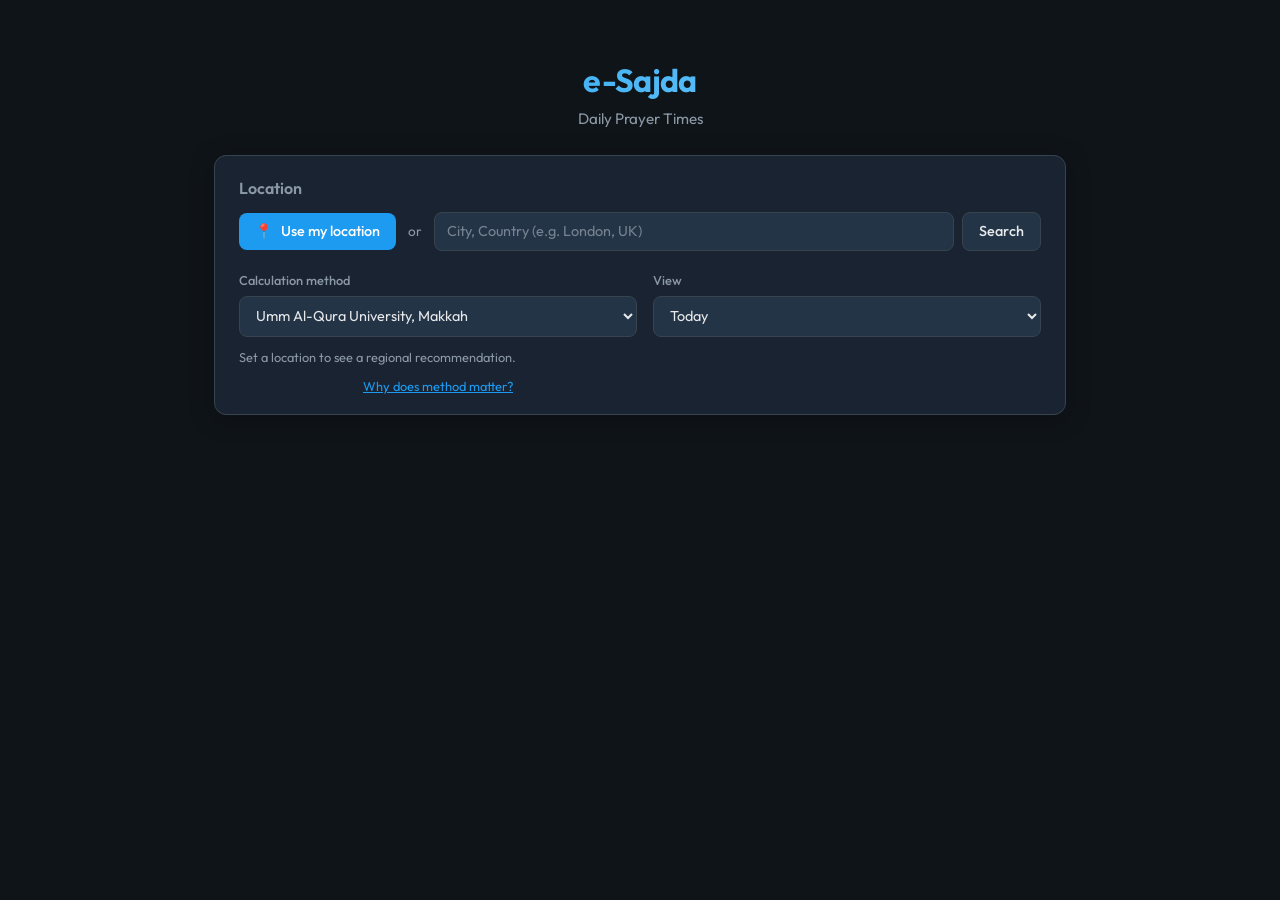
==== index.html @ 702ff4ec "Initial commit: e-Sajda prayer times web app Made-with: Cursor" ====
<!DOCTYPE html>
<html lang="en">
<head>
    <meta charset="UTF-8">
    <meta name="viewport" content="width=device-width, initial-scale=1.0">
    <title>e-Sajda | Prayer Times</title>
    <link rel="icon" href="data:,">
    <link rel="stylesheet" href="style.css">
    <link rel="preconnect" href="https://fonts.googleapis.com">
    <link rel="preconnect" href="https://fonts.gstatic.com" crossorigin>
    <link href="https://fonts.googleapis.com/css2?family=Outfit:wght@300;400;500;600;700&display=swap" rel="stylesheet">
</head>
<body>
    <div class="app">
        <header class="header">
            <h1 class="logo">e-Sajda</h1>
            <p class="tagline">Daily Prayer Times</p>
        </header>

        <main class="main">
            <section class="controls card">
                <div class="location-section">
                    <h2>Location</h2>
                    <div class="location-actions">
                        <button type="button" id="btn-use-location" class="btn btn-primary">
                            <span class="btn-icon">📍</span> Use my location
                        </button>
                        <span class="or">or</span>
                        <div class="city-input-wrap">
                            <div class="city-input-autocomplete">
                                <input type="text" id="input-city" placeholder="City, Country (e.g. London, UK)" autocomplete="off" aria-autocomplete="list" aria-expanded="false" aria-controls="suggestions-dropdown" role="combobox">
                                <div id="suggestions-dropdown" class="suggestions-dropdown hidden" role="listbox" aria-label="Location suggestions"></div>
                            </div>
                            <button type="button" id="btn-search-city" class="btn btn-secondary">Search</button>
                        </div>
                    </div>
                    <p id="location-status" class="status" aria-live="polite"></p>
                </div>

                <div class="options-row">
                    <div class="form-group method-form-group">
                        <label for="select-method">Calculation method</label>
                        <select id="select-method">
                            <optgroup label="South Asia">
                                <option value="1">University of Islamic Sciences, Karachi (India / Google)</option>
                                <option value="20">Kementerian Agama Indonesia</option>
                            </optgroup>
                            <optgroup label="Middle East & Gulf">
                                <option value="4" selected>Umm Al-Qura University, Makkah</option>
                                <option value="5">Egyptian General Authority</option>
                                <option value="8">Gulf Region</option>
                                <option value="9">Kuwait</option>
                                <option value="10">Qatar</option>
                                <option value="16">Dubai</option>
                                <option value="23">Jordan</option>
                                <option value="13">Turkey</option>
                            </optgroup>
                            <optgroup label="North America">
                                <option value="2">ISNA (Islamic Society of North America)</option>
                            </optgroup>
                            <optgroup label="Other regions">
                                <option value="3">MWL (Muslim World League)</option>
                                <option value="11">Singapore</option>
                                <option value="12">France</option>
                                <option value="15">Moonsighting Committee</option>
                                <option value="17">JAKIM (Malaysia)</option>
                            </optgroup>
                        </select>
                        <p id="method-recommendation" class="method-recommendation" aria-live="polite"></p>
                        <button type="button" id="btn-why-method" class="btn-why-method" aria-expanded="false" aria-controls="why-method-content">Why does method matter?</button>
                        <div id="why-method-content" class="why-method-content hidden" role="region" aria-label="Why method matters">
                            <p>Different calculation methods use slightly different angles and rules, so prayer times can vary by a few minutes (or more for Isha). Many local mosques follow one method—e.g. Karachi in India, Umm Al-Qura in Saudi Arabia—so choosing the right one helps match what you see at the mosque or on Google.</p>
                        </div>
                    </div>
                    <div class="form-group">
                        <label for="view-mode">View</label>
                        <select id="view-mode">
                            <option value="today">Today</option>
                            <option value="month">This month</option>
                        </select>
                    </div>
                </div>

                <div id="month-picker" class="month-picker hidden">
                    <div class="form-group">
                        <label for="select-month">Month</label>
                        <select id="select-month"></select>
                    </div>
                    <div class="form-group">
                        <label for="select-year">Year</label>
                        <select id="select-year"></select>
                    </div>
                </div>
            </section>

            <section id="results-section" class="results-section hidden">
                <div class="results-header card">
                    <h2 id="results-title">Prayer times</h2>
                    <div id="results-context" class="results-context" aria-label="Location and calculation method">
                        <p id="results-location" class="results-location"></p>
                        <p id="results-method" class="results-method"></p>
                    </div>
                    <p id="results-meta" class="results-meta"></p>
                    <p id="results-method-tip" class="method-tip hidden" role="note"></p>
                </div>

                <div id="today-timings" class="timings-today card hidden">
                    <div id="next-prayer-box" class="next-prayer-box hidden" aria-live="polite">
                        <span class="next-prayer-label">Next prayer</span>
                        <span id="next-prayer-name" class="next-prayer-name"></span>
                        <span id="next-prayer-countdown" class="next-prayer-countdown"></span>
                    </div>
                    <ul class="prayer-list" id="prayer-list" aria-label="Daily prayer times"></ul>
                    <div class="compare-actions">
                        <button type="button" id="btn-compare-karachi" class="btn btn-secondary btn-compare">Compare with Karachi method</button>
                    </div>
                </div>

                <div id="comparison-panel" class="comparison-panel card hidden" aria-label="Method comparison">
                    <h3 class="comparison-title">Method comparison</h3>
                    <p class="comparison-intro">Same location and date: your selected method vs University of Islamic Sciences, Karachi (Aladhan <code>method=1</code>). Differences in minutes are approximate.</p>
                    <div class="table-wrap">
                        <table class="comparison-table" id="comparison-table" aria-label="Prayer time comparison">
                            <thead>
                                <tr>
                                    <th>Prayer</th>
                                    <th id="col-current">Current method</th>
                                    <th>Karachi (method=1)</th>
                                    <th>Diff (min)</th>
                                </tr>
                            </thead>
                            <tbody id="comparison-table-body"></tbody>
                        </table>
                    </div>
                </div>

                <div id="month-timings" class="timings-month card hidden">
                    <div class="table-wrap">
                        <table class="prayer-table" id="prayer-table" aria-label="Monthly prayer times">
                            <thead>
                                <tr>
                                    <th>Date</th>
                                    <th>Fajr</th>
                                    <th>Dhuhr</th>
                                    <th>Asr</th>
                                    <th>Maghrib</th>
                                    <th>Isha</th>
                                </tr>
                            </thead>
                            <tbody id="prayer-table-body"></tbody>
                        </table>
                    </div>
                </div>

                <div id="error-message" class="error-message card hidden" role="alert"></div>
            </section>

            <section id="loading" class="loading hidden" aria-live="polite">
                <div class="spinner"></div>
                <p id="loading-message">Loading prayer times…</p>
            </section>
        </main>

    </div>
    <script src="js/app.js?v=6" type="module"></script>
</body>
</html>
---- style.css ----
/* ===== e-Sajda – Prayer Times UI ===== */
:root {
    --bg-primary: #0f1419;
    --bg-card: #1a2332;
    --bg-input: #243447;
    --text-primary: #e7e9ea;
    --text-secondary: #8b98a5;
    --accent: #1d9bf0;
    --accent-hover: #1a8cd8;
    --accent-muted: rgba(29, 155, 240, 0.2);
    --success: #00ba7c;
    --error: #f4212e;
    --border: #38444d;
    --radius: 12px;
    --radius-sm: 8px;
    --shadow: 0 4px 24px rgba(0, 0, 0, 0.25);
    --font: 'Outfit', -apple-system, BlinkMacSystemFont, sans-serif;
}

*,
*::before,
*::after {
    box-sizing: border-box;
}

html {
    font-size: 16px;
    -webkit-text-size-adjust: 100%;
}

body {
    margin: 0;
    min-height: 100vh;
    font-family: var(--font);
    background: var(--bg-primary);
    color: var(--text-primary);
    line-height: 1.5;
}

.app {
    min-height: 100vh;
    display: flex;
    flex-direction: column;
    max-width: 900px;
    margin: 0 auto;
    padding: 1.5rem;
}

/* ----- Header ----- */
.header {
    text-align: center;
    padding: 2rem 0 1.5rem;
}

.logo {
    margin: 0;
    font-size: 2rem;
    font-weight: 700;
    letter-spacing: -0.02em;
    background: linear-gradient(135deg, var(--accent), #7dd3fc);
    -webkit-background-clip: text;
    -webkit-text-fill-color: transparent;
    background-clip: text;
}

.tagline {
    margin: 0.25rem 0 0;
    font-size: 0.95rem;
    color: var(--text-secondary);
    font-weight: 400;
}

/* ----- Main ----- */
.main {
    flex: 1;
}

/* ----- Cards ----- */
.card {
    background: var(--bg-card);
    border: 1px solid var(--border);
    border-radius: var(--radius);
    padding: 1.25rem 1.5rem;
    margin-bottom: 1rem;
    box-shadow: var(--shadow);
}

/* ----- Controls ----- */
.controls h2 {
    margin: 0 0 0.75rem;
    font-size: 1rem;
    font-weight: 600;
    color: var(--text-secondary);
}

.location-actions {
    display: flex;
    flex-wrap: wrap;
    align-items: center;
    gap: 0.75rem;
}

.btn {
    display: inline-flex;
    align-items: center;
    gap: 0.5rem;
    padding: 0.6rem 1rem;
    font-family: var(--font);
    font-size: 0.9rem;
    font-weight: 500;
    border: none;
    border-radius: var(--radius-sm);
    cursor: pointer;
    transition: background 0.2s, transform 0.1s;
}

.btn:focus-visible {
    outline: 2px solid var(--accent);
    outline-offset: 2px;
}

.btn:active {
    transform: scale(0.98);
}

.btn-primary {
    background: var(--accent);
    color: #fff;
}

.btn-primary:hover {
    background: var(--accent-hover);
}

.btn-secondary {
    background: var(--bg-input);
    color: var(--text-primary);
    border: 1px solid var(--border);
}

.btn-secondary:hover {
    background: #2d3d4f;
}

.or {
    color: var(--text-secondary);
    font-size: 0.85rem;
}

.city-input-wrap {
    display: flex;
    flex-wrap: wrap;
    gap: 0.5rem;
    flex: 1;
    min-width: 200px;
}

.city-input-autocomplete {
    position: relative;
    flex: 1;
    min-width: 180px;
}

.city-input-wrap input {
    width: 100%;
    min-width: 0;
}

.suggestions-dropdown {
    position: absolute;
    top: 100%;
    left: 0;
    right: 0;
    margin-top: 2px;
    max-height: 220px;
    overflow-y: auto;
    background: var(--bg-card);
    border: 1px solid var(--border);
    border-radius: var(--radius-sm);
    box-shadow: var(--shadow);
    z-index: 100;
}

.suggestions-dropdown.hidden {
    display: none !important;
}

.suggestion-item {
    display: block;
    width: 100%;
    padding: 0.6rem 0.75rem;
    text-align: left;
    font-family: var(--font);
    font-size: 0.9rem;
    color: var(--text-primary);
    background: none;
    border: none;
    cursor: pointer;
    transition: background 0.15s;
}

.suggestion-item:hover,
.suggestion-item[aria-selected="true"] {
    background: var(--bg-input);
}

.suggestion-item:not(:last-child) {
    border-bottom: 1px solid var(--border);
}

.suggestions-dropdown .suggestion-loading {
    padding: 0.75rem 1rem;
    font-size: 0.85rem;
    color: var(--text-secondary);
}

.suggestions-dropdown .suggestion-empty {
    padding: 0.75rem 1rem;
    font-size: 0.85rem;
    color: var(--text-secondary);
}

.status {
    margin: 0.5rem 0 0;
    font-size: 0.85rem;
    color: var(--text-secondary);
}

.status.success {
    color: var(--success);
}

.status.error {
    color: var(--error);
}

/* ----- Form groups ----- */
.options-row {
    display: grid;
    grid-template-columns: 1fr 1fr;
    gap: 1rem;
    margin-top: 1.25rem;
}

.form-group {
    display: flex;
    flex-direction: column;
    gap: 0.35rem;
}

.form-group label {
    font-size: 0.8rem;
    font-weight: 500;
    color: var(--text-secondary);
}

.method-recommendation {
    margin: 0.4rem 0 0;
    font-size: 0.8rem;
    color: var(--text-secondary);
    line-height: 1.4;
}

.method-recommendation strong {
    color: var(--accent);
}

.btn-why-method {
    display: inline-block;
    margin: 0.35rem 0 0;
    padding: 0;
    font-family: var(--font);
    font-size: 0.8rem;
    color: var(--accent);
    background: none;
    border: none;
    cursor: pointer;
    text-decoration: underline;
}

.btn-why-method:hover {
    color: var(--accent-hover);
}

.btn-why-method:focus-visible {
    outline: 2px solid var(--accent);
    outline-offset: 2px;
}

.why-method-content {
    margin: 0.5rem 0 0;
    padding: 0.75rem 1rem;
    font-size: 0.85rem;
    line-height: 1.5;
    color: var(--text-secondary);
    background: var(--bg-input);
    border-radius: var(--radius-sm);
    border-left: 3px solid var(--accent);
}

.why-method-content.hidden {
    display: none !important;
}

.why-method-content p {
    margin: 0;
}

.method-tip {
    margin: 0.5rem 0 0;
    font-size: 0.85rem;
    color: var(--accent);
    line-height: 1.4;
}

.method-tip.hidden {
    display: none !important;
}

select,
input[type="text"] {
    padding: 0.6rem 0.75rem;
    font-family: var(--font);
    font-size: 0.9rem;
    background: var(--bg-input);
    border: 1px solid var(--border);
    border-radius: var(--radius-sm);
    color: var(--text-primary);
}

select:focus,
input[type="text"]:focus {
    outline: none;
    border-color: var(--accent);
    box-shadow: 0 0 0 2px var(--accent-muted);
}

input[type="text"]::placeholder {
    color: var(--text-secondary);
    opacity: 0.8;
}

.month-picker {
    display: flex;
    gap: 1rem;
    margin-top: 1rem;
}

.month-picker.hidden {
    display: none !important;
}

/* ----- Results ----- */
.results-section.hidden {
    display: none;
}

.results-header {
    margin-bottom: 1rem;
}

.results-header h2 {
    margin: 0;
    font-size: 1.25rem;
    font-weight: 600;
}

.results-context {
    margin: 0.5rem 0 0;
    display: flex;
    flex-wrap: wrap;
    gap: 0.75rem 1.25rem;
}

.results-location,
.results-method {
    margin: 0;
    font-size: 0.85rem;
    color: var(--text-secondary);
}

.results-location strong,
.results-method strong {
    color: var(--text-primary);
    font-weight: 600;
}

.results-meta {
    margin: 0.35rem 0 0;
    font-size: 0.85rem;
    color: var(--text-secondary);
}

/* ----- Today timings (list) ----- */
.timings-today.hidden,
.timings-month.hidden {
    display: none !important;
}

.next-prayer-box {
    display: flex;
    flex-wrap: wrap;
    align-items: baseline;
    gap: 0.35rem 0.5rem;
    padding: 0.85rem 1rem;
    margin-bottom: 1rem;
    background: var(--accent-muted);
    border: 1px solid var(--accent);
    border-radius: var(--radius-sm);
}

.next-prayer-box.hidden {
    display: none !important;
}

.next-prayer-label {
    font-size: 0.8rem;
    color: var(--text-secondary);
    text-transform: uppercase;
    letter-spacing: 0.04em;
}

.next-prayer-name {
    font-weight: 600;
    color: var(--accent);
}

.next-prayer-countdown {
    font-variant-numeric: tabular-nums;
    color: var(--text-primary);
    font-size: 0.95rem;
}

.prayer-list {
    list-style: none;
    margin: 0;
    padding: 0;
    display: grid;
    gap: 0.5rem;
}

.prayer-list li {
    display: flex;
    align-items: center;
    justify-content: space-between;
    padding: 0.85rem 1rem;
    background: var(--bg-input);
    border-radius: var(--radius-sm);
    border-left: 4px solid var(--accent);
}

.prayer-list li.next-prayer {
    border-left-color: var(--success);
    background: var(--bg-card);
    box-shadow: 0 0 0 1px var(--success);
}

.prayer-list li.next-prayer .name::after {
    content: ' • Next';
    font-size: 0.75rem;
    font-weight: 600;
    color: var(--success);
    margin-left: 0.35rem;
}

.prayer-list li .name {
    font-weight: 500;
}

.prayer-list li .time {
    font-variant-numeric: tabular-nums;
    color: var(--accent);
    font-weight: 600;
}

.compare-actions {
    margin-top: 1rem;
    padding-top: 1rem;
    border-top: 1px solid var(--border);
}

.btn-compare {
    font-size: 0.85rem;
}

.comparison-panel {
    margin-top: 1rem;
}

.comparison-panel.hidden {
    display: none !important;
}

.comparison-title {
    margin: 0 0 0.5rem;
    font-size: 1.1rem;
    font-weight: 600;
}

.comparison-intro {
    margin: 0 0 1rem;
    font-size: 0.85rem;
    color: var(--text-secondary);
    line-height: 1.5;
}

.comparison-intro code {
    font-size: 0.8em;
    padding: 0.1em 0.35em;
    background: var(--bg-input);
    border-radius: 4px;
}

.comparison-table {
    width: 100%;
    border-collapse: collapse;
    font-size: 0.9rem;
}

.comparison-table th,
.comparison-table td {
    padding: 0.5rem 0.75rem;
    text-align: left;
    border-bottom: 1px solid var(--border);
}

.comparison-table th {
    font-weight: 600;
    color: var(--text-secondary);
    font-size: 0.8rem;
}

.comparison-table td {
    font-variant-numeric: tabular-nums;
}

.comparison-table .diff-positive { color: var(--text-secondary); }
.comparison-table .diff-zero { color: var(--success); }

/* ----- Month table ----- */
.table-wrap {
    overflow-x: auto;
    -webkit-overflow-scrolling: touch;
}

.prayer-table {
    width: 100%;
    border-collapse: collapse;
    font-size: 0.9rem;
}

.prayer-table th,
.prayer-table td {
    padding: 0.6rem 0.75rem;
    text-align: left;
    border-bottom: 1px solid var(--border);
}

.prayer-table th {
    font-weight: 600;
    color: var(--text-secondary);
    font-size: 0.8rem;
    text-transform: uppercase;
    letter-spacing: 0.03em;
}

.prayer-table td {
    font-variant-numeric: tabular-nums;
}

.prayer-table tbody tr:hover {
    background: var(--bg-input);
}

/* ----- Error ----- */
.error-message {
    background: rgba(244, 33, 46, 0.1);
    border-color: var(--error);
    color: var(--error);
}

.error-message.hidden {
    display: none !important;
}

/* ----- Loading ----- */
.loading {
    text-align: center;
    padding: 2rem;
    color: var(--text-secondary);
}

.loading.hidden {
    display: none !important;
}

.spinner {
    width: 40px;
    height: 40px;
    margin: 0 auto 1rem;
    border: 3px solid var(--border);
    border-top-color: var(--accent);
    border-radius: 50%;
    animation: spin 0.8s linear infinite;
}

@keyframes spin {
    to { transform: rotate(360deg); }
}

/* ----- Footer ----- */
.footer {
    padding: 1.5rem 0;
    text-align: center;
    font-size: 0.8rem;
    color: var(--text-secondary);
}

.footer a {
    color: var(--accent);
    text-decoration: none;
}

.footer a:hover {
    text-decoration: underline;
}

/* ----- Responsive ----- */
@media (max-width: 600px) {
    .app {
        padding: 1rem;
    }

    .logo {
        font-size: 1.6rem;
    }

    .location-actions {
        flex-direction: column;
        align-items: stretch;
    }

    .city-input-wrap {
        flex-direction: column;
    }

    .city-input-wrap input {
        min-width: 0;
    }

    .options-row {
        grid-template-columns: 1fr;
    }

    .month-picker {
        flex-direction: column;
    }

    .prayer-table th,
    .prayer-table td {
        padding: 0.5rem 0.5rem;
        font-size: 0.8rem;
    }
}

@media (prefers-reduced-motion: reduce) {
    .spinner {
        animation-duration: 1.2s;
    }
}
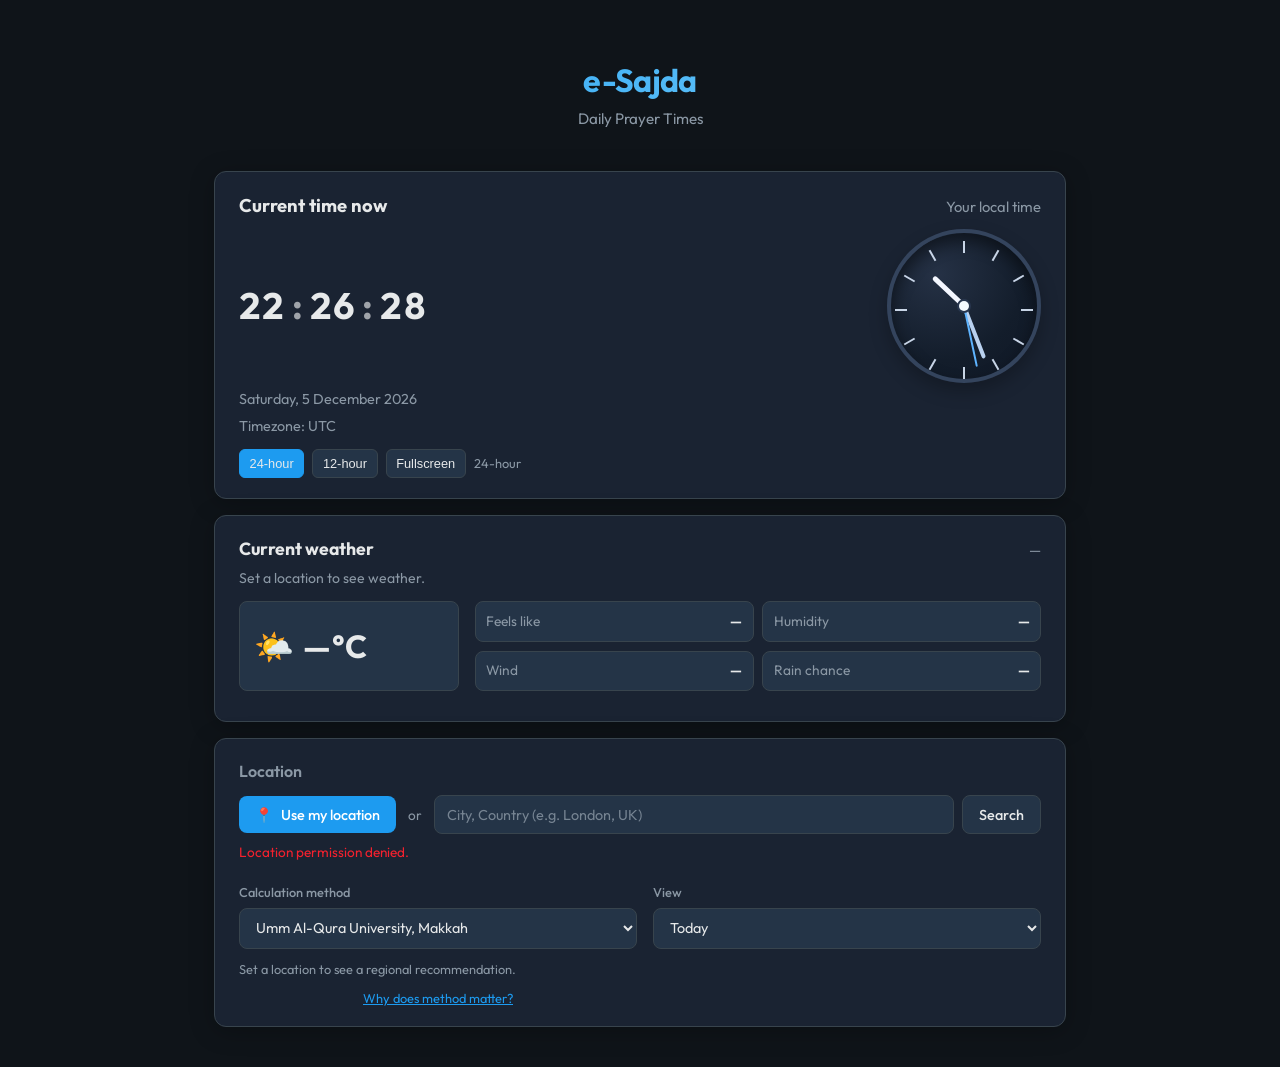
==== commit 4efb2a07: "Add prayer pages, weather, SQLite cache, routing, and debug tooling - Path-based city URLs and dedic" ====
--- a/index.html
+++ b/index.html
@@ -5,7 +5,7 @@
     <meta name="viewport" content="width=device-width, initial-scale=1.0">
     <title>e-Sajda | Prayer Times</title>
     <link rel="icon" href="data:,">
-    <link rel="stylesheet" href="style.css">
+    <link rel="stylesheet" href="/style.css">
     <link rel="preconnect" href="https://fonts.googleapis.com">
     <link rel="preconnect" href="https://fonts.gstatic.com" crossorigin>
     <link href="https://fonts.googleapis.com/css2?family=Outfit:wght@300;400;500;600;700&display=swap" rel="stylesheet">
@@ -18,6 +18,71 @@
         </header>
 
         <main class="main">
+            <section id="clock-section" class="clock-section card hidden">
+                <div class="clock-head">
+                    <h3>Current time now</h3>
+                    <p id="clock-location"></p>
+                </div>
+                <div class="clock-main-row">
+                    <div class="clock-digital">
+                        <span id="clock-hour">--</span>
+                        <span class="sep">:</span>
+                        <span id="clock-minute">--</span>
+                        <span class="sep">:</span>
+                        <span id="clock-second">--</span>
+                    </div>
+                    <div class="clock-analog-wrap" aria-label="Analog clock">
+                        <div class="clock-analog-face">
+                            <span class="mark m12"></span>
+                            <span class="mark m1"></span>
+                            <span class="mark m2"></span>
+                            <span class="mark m3"></span>
+                            <span class="mark m4"></span>
+                            <span class="mark m5"></span>
+                            <span class="mark m6"></span>
+                            <span class="mark m7"></span>
+                            <span class="mark m8"></span>
+                            <span class="mark m9"></span>
+                            <span class="mark m10"></span>
+                            <span class="mark m11"></span>
+                            <span id="clock-hand-hour" class="clock-hand hour"></span>
+                            <span id="clock-hand-minute" class="clock-hand minute"></span>
+                            <span id="clock-hand-second" class="clock-hand second"></span>
+                            <span class="clock-center-dot"></span>
+                        </div>
+                    </div>
+                </div>
+                <p id="clock-date" class="clock-date"></p>
+                <p id="clock-timezone" class="clock-timezone"></p>
+                <div class="clock-controls">
+                    <button type="button" id="clock-btn-24" class="clock-btn active">24-hour</button>
+                    <button type="button" id="clock-btn-12" class="clock-btn">12-hour</button>
+                    <button type="button" id="clock-btn-fullscreen" class="clock-btn">Fullscreen</button>
+                    <span id="clock-mode" class="clock-mode">24-hour</span>
+                </div>
+            </section>
+
+            <section id="weather-section" class="weather-section card hidden">
+                <div class="weather-head">
+                    <h3>Current weather</h3>
+                    <p id="weather-location">—</p>
+                </div>
+                <p id="weather-status" class="weather-status">Set a location to see weather.</p>
+                <div class="weather-main">
+                    <div class="weather-primary">
+                        <span id="weather-icon" class="weather-icon">🌤️</span>
+                        <span id="weather-temp" class="weather-temp">—°C</span>
+                    </div>
+                    <div class="weather-meta-grid">
+                        <p><span>Feels like</span><strong id="weather-feels">—</strong></p>
+                        <p><span>Humidity</span><strong id="weather-humidity">—</strong></p>
+                        <p><span>Wind</span><strong id="weather-wind">—</strong></p>
+                        <p><span>Rain chance</span><strong id="weather-rain">—</strong></p>
+                    </div>
+                </div>
+                <p id="weather-minmax" class="weather-minmax"></p>
+            </section>
+
             <section class="controls card">
                 <div class="location-section">
                     <h2>Location</h2>
@@ -155,6 +220,42 @@
                 <div id="error-message" class="error-message card hidden" role="alert"></div>
             </section>
 
+            <section id="prayer-detail-section" class="prayer-detail-section hidden">
+                <div class="card prayer-detail-card">
+                    <h2 id="prayer-detail-title">Prayer detail</h2>
+                    <p id="prayer-detail-time" class="prayer-detail-time">--:--</p>
+                    <p id="prayer-detail-tomorrow" class="prayer-detail-meta"></p>
+                    <p id="prayer-detail-status" class="prayer-detail-status"></p>
+                    <p id="prayer-detail-about" class="prayer-detail-about"></p>
+                </div>
+
+                <div class="card prayer-detail-card">
+                    <h3>Prayer guidance</h3>
+                    <p><strong>Intention (Niyyah):</strong> <span id="prayer-detail-niyyah"></span></p>
+                    <div class="rakat-grid">
+                        <div><span class="k">Sunnah</span><span id="prayer-detail-sunnah" class="v">—</span></div>
+                        <div><span class="k">Fard</span><span id="prayer-detail-fard" class="v">—</span></div>
+                    </div>
+                    <p><strong>Calculation authority:</strong> <span id="prayer-detail-method">—</span></p>
+                </div>
+
+                <div class="card prayer-detail-card">
+                    <h3>7-Day schedule</h3>
+                    <div class="table-wrap">
+                        <table class="prayer-table" aria-label="7-day prayer schedule">
+                            <thead>
+                                <tr>
+                                    <th>Date</th>
+                                    <th>Hijri</th>
+                                    <th>Time</th>
+                                </tr>
+                            </thead>
+                            <tbody id="prayer-detail-7day-body"></tbody>
+                        </table>
+                    </div>
+                </div>
+            </section>
+
             <section id="loading" class="loading hidden" aria-live="polite">
                 <div class="spinner"></div>
                 <p id="loading-message">Loading prayer times…</p>
@@ -162,6 +263,6 @@
         </main>
 
     </div>
-    <script src="js/app.js?v=6" type="module"></script>
+    <script src="/js/app.js?v=21" type="module"></script>
 </body>
 </html>
--- a/style.css
+++ b/style.css
@@ -1,670 +1,8 @@
-/* ===== e-Sajda – Prayer Times UI ===== */
-:root {
-    --bg-primary: #0f1419;
-    --bg-card: #1a2332;
-    --bg-input: #243447;
-    --text-primary: #e7e9ea;
-    --text-secondary: #8b98a5;
-    --accent: #1d9bf0;
-    --accent-hover: #1a8cd8;
-    --accent-muted: rgba(29, 155, 240, 0.2);
-    --success: #00ba7c;
-    --error: #f4212e;
-    --border: #38444d;
-    --radius: 12px;
-    --radius-sm: 8px;
-    --shadow: 0 4px 24px rgba(0, 0, 0, 0.25);
-    --font: 'Outfit', -apple-system, BlinkMacSystemFont, sans-serif;
-}
-
-*,
-*::before,
-*::after {
-    box-sizing: border-box;
-}
-
-html {
-    font-size: 16px;
-    -webkit-text-size-adjust: 100%;
-}
-
-body {
-    margin: 0;
-    min-height: 100vh;
-    font-family: var(--font);
-    background: var(--bg-primary);
-    color: var(--text-primary);
-    line-height: 1.5;
-}
-
-.app {
-    min-height: 100vh;
-    display: flex;
-    flex-direction: column;
-    max-width: 900px;
-    margin: 0 auto;
-    padding: 1.5rem;
-}
-
-/* ----- Header ----- */
-.header {
-    text-align: center;
-    padding: 2rem 0 1.5rem;
-}
-
-.logo {
-    margin: 0;
-    font-size: 2rem;
-    font-weight: 700;
-    letter-spacing: -0.02em;
-    background: linear-gradient(135deg, var(--accent), #7dd3fc);
-    -webkit-background-clip: text;
-    -webkit-text-fill-color: transparent;
-    background-clip: text;
-}
-
-.tagline {
-    margin: 0.25rem 0 0;
-    font-size: 0.95rem;
-    color: var(--text-secondary);
-    font-weight: 400;
-}
-
-/* ----- Main ----- */
-.main {
-    flex: 1;
-}
-
-/* ----- Cards ----- */
-.card {
-    background: var(--bg-card);
-    border: 1px solid var(--border);
-    border-radius: var(--radius);
-    padding: 1.25rem 1.5rem;
-    margin-bottom: 1rem;
-    box-shadow: var(--shadow);
-}
-
-/* ----- Controls ----- */
-.controls h2 {
-    margin: 0 0 0.75rem;
-    font-size: 1rem;
-    font-weight: 600;
-    color: var(--text-secondary);
-}
-
-.location-actions {
-    display: flex;
-    flex-wrap: wrap;
-    align-items: center;
-    gap: 0.75rem;
-}
-
-.btn {
-    display: inline-flex;
-    align-items: center;
-    gap: 0.5rem;
-    padding: 0.6rem 1rem;
-    font-family: var(--font);
-    font-size: 0.9rem;
-    font-weight: 500;
-    border: none;
-    border-radius: var(--radius-sm);
-    cursor: pointer;
-    transition: background 0.2s, transform 0.1s;
-}
-
-.btn:focus-visible {
-    outline: 2px solid var(--accent);
-    outline-offset: 2px;
-}
-
-.btn:active {
-    transform: scale(0.98);
-}
-
-.btn-primary {
-    background: var(--accent);
-    color: #fff;
-}
-
-.btn-primary:hover {
-    background: var(--accent-hover);
-}
-
-.btn-secondary {
-    background: var(--bg-input);
-    color: var(--text-primary);
-    border: 1px solid var(--border);
-}
-
-.btn-secondary:hover {
-    background: #2d3d4f;
-}
-
-.or {
-    color: var(--text-secondary);
-    font-size: 0.85rem;
-}
-
-.city-input-wrap {
-    display: flex;
-    flex-wrap: wrap;
-    gap: 0.5rem;
-    flex: 1;
-    min-width: 200px;
-}
-
-.city-input-autocomplete {
-    position: relative;
-    flex: 1;
-    min-width: 180px;
-}
-
-.city-input-wrap input {
-    width: 100%;
-    min-width: 0;
-}
-
-.suggestions-dropdown {
-    position: absolute;
-    top: 100%;
-    left: 0;
-    right: 0;
-    margin-top: 2px;
-    max-height: 220px;
-    overflow-y: auto;
-    background: var(--bg-card);
-    border: 1px solid var(--border);
-    border-radius: var(--radius-sm);
-    box-shadow: var(--shadow);
-    z-index: 100;
-}
-
-.suggestions-dropdown.hidden {
-    display: none !important;
-}
-
-.suggestion-item {
-    display: block;
-    width: 100%;
-    padding: 0.6rem 0.75rem;
-    text-align: left;
-    font-family: var(--font);
-    font-size: 0.9rem;
-    color: var(--text-primary);
-    background: none;
-    border: none;
-    cursor: pointer;
-    transition: background 0.15s;
-}
-
-.suggestion-item:hover,
-.suggestion-item[aria-selected="true"] {
-    background: var(--bg-input);
-}
-
-.suggestion-item:not(:last-child) {
-    border-bottom: 1px solid var(--border);
-}
-
-.suggestions-dropdown .suggestion-loading {
-    padding: 0.75rem 1rem;
-    font-size: 0.85rem;
-    color: var(--text-secondary);
-}
-
-.suggestions-dropdown .suggestion-empty {
-    padding: 0.75rem 1rem;
-    font-size: 0.85rem;
-    color: var(--text-secondary);
-}
-
-.status {
-    margin: 0.5rem 0 0;
-    font-size: 0.85rem;
-    color: var(--text-secondary);
-}
-
-.status.success {
-    color: var(--success);
-}
-
-.status.error {
-    color: var(--error);
-}
-
-/* ----- Form groups ----- */
-.options-row {
-    display: grid;
-    grid-template-columns: 1fr 1fr;
-    gap: 1rem;
-    margin-top: 1.25rem;
-}
-
-.form-group {
-    display: flex;
-    flex-direction: column;
-    gap: 0.35rem;
-}
-
-.form-group label {
-    font-size: 0.8rem;
-    font-weight: 500;
-    color: var(--text-secondary);
-}
-
-.method-recommendation {
-    margin: 0.4rem 0 0;
-    font-size: 0.8rem;
-    color: var(--text-secondary);
-    line-height: 1.4;
-}
-
-.method-recommendation strong {
-    color: var(--accent);
-}
-
-.btn-why-method {
-    display: inline-block;
-    margin: 0.35rem 0 0;
-    padding: 0;
-    font-family: var(--font);
-    font-size: 0.8rem;
-    color: var(--accent);
-    background: none;
-    border: none;
-    cursor: pointer;
-    text-decoration: underline;
-}
-
-.btn-why-method:hover {
-    color: var(--accent-hover);
-}
-
-.btn-why-method:focus-visible {
-    outline: 2px solid var(--accent);
-    outline-offset: 2px;
-}
-
-.why-method-content {
-    margin: 0.5rem 0 0;
-    padding: 0.75rem 1rem;
-    font-size: 0.85rem;
-    line-height: 1.5;
-    color: var(--text-secondary);
-    background: var(--bg-input);
-    border-radius: var(--radius-sm);
-    border-left: 3px solid var(--accent);
-}
-
-.why-method-content.hidden {
-    display: none !important;
-}
-
-.why-method-content p {
-    margin: 0;
-}
-
-.method-tip {
-    margin: 0.5rem 0 0;
-    font-size: 0.85rem;
-    color: var(--accent);
-    line-height: 1.4;
-}
-
-.method-tip.hidden {
-    display: none !important;
-}
-
-select,
-input[type="text"] {
-    padding: 0.6rem 0.75rem;
-    font-family: var(--font);
-    font-size: 0.9rem;
-    background: var(--bg-input);
-    border: 1px solid var(--border);
-    border-radius: var(--radius-sm);
-    color: var(--text-primary);
-}
-
-select:focus,
-input[type="text"]:focus {
-    outline: none;
-    border-color: var(--accent);
-    box-shadow: 0 0 0 2px var(--accent-muted);
-}
-
-input[type="text"]::placeholder {
-    color: var(--text-secondary);
-    opacity: 0.8;
-}
-
-.month-picker {
-    display: flex;
-    gap: 1rem;
-    margin-top: 1rem;
-}
-
-.month-picker.hidden {
-    display: none !important;
-}
-
-/* ----- Results ----- */
-.results-section.hidden {
-    display: none;
-}
-
-.results-header {
-    margin-bottom: 1rem;
-}
-
-.results-header h2 {
-    margin: 0;
-    font-size: 1.25rem;
-    font-weight: 600;
-}
-
-.results-context {
-    margin: 0.5rem 0 0;
-    display: flex;
-    flex-wrap: wrap;
-    gap: 0.75rem 1.25rem;
-}
-
-.results-location,
-.results-method {
-    margin: 0;
-    font-size: 0.85rem;
-    color: var(--text-secondary);
-}
-
-.results-location strong,
-.results-method strong {
-    color: var(--text-primary);
-    font-weight: 600;
-}
-
-.results-meta {
-    margin: 0.35rem 0 0;
-    font-size: 0.85rem;
-    color: var(--text-secondary);
-}
-
-/* ----- Today timings (list) ----- */
-.timings-today.hidden,
-.timings-month.hidden {
-    display: none !important;
-}
-
-.next-prayer-box {
-    display: flex;
-    flex-wrap: wrap;
-    align-items: baseline;
-    gap: 0.35rem 0.5rem;
-    padding: 0.85rem 1rem;
-    margin-bottom: 1rem;
-    background: var(--accent-muted);
-    border: 1px solid var(--accent);
-    border-radius: var(--radius-sm);
-}
-
-.next-prayer-box.hidden {
-    display: none !important;
-}
-
-.next-prayer-label {
-    font-size: 0.8rem;
-    color: var(--text-secondary);
-    text-transform: uppercase;
-    letter-spacing: 0.04em;
-}
-
-.next-prayer-name {
-    font-weight: 600;
-    color: var(--accent);
-}
-
-.next-prayer-countdown {
-    font-variant-numeric: tabular-nums;
-    color: var(--text-primary);
-    font-size: 0.95rem;
-}
-
-.prayer-list {
-    list-style: none;
-    margin: 0;
-    padding: 0;
-    display: grid;
-    gap: 0.5rem;
-}
-
-.prayer-list li {
-    display: flex;
-    align-items: center;
-    justify-content: space-between;
-    padding: 0.85rem 1rem;
-    background: var(--bg-input);
-    border-radius: var(--radius-sm);
-    border-left: 4px solid var(--accent);
-}
-
-.prayer-list li.next-prayer {
-    border-left-color: var(--success);
-    background: var(--bg-card);
-    box-shadow: 0 0 0 1px var(--success);
-}
-
-.prayer-list li.next-prayer .name::after {
-    content: ' • Next';
-    font-size: 0.75rem;
-    font-weight: 600;
-    color: var(--success);
-    margin-left: 0.35rem;
-}
-
-.prayer-list li .name {
-    font-weight: 500;
-}
-
-.prayer-list li .time {
-    font-variant-numeric: tabular-nums;
-    color: var(--accent);
-    font-weight: 600;
-}
-
-.compare-actions {
-    margin-top: 1rem;
-    padding-top: 1rem;
-    border-top: 1px solid var(--border);
-}
-
-.btn-compare {
-    font-size: 0.85rem;
-}
-
-.comparison-panel {
-    margin-top: 1rem;
-}
-
-.comparison-panel.hidden {
-    display: none !important;
-}
-
-.comparison-title {
-    margin: 0 0 0.5rem;
-    font-size: 1.1rem;
-    font-weight: 600;
-}
-
-.comparison-intro {
-    margin: 0 0 1rem;
-    font-size: 0.85rem;
-    color: var(--text-secondary);
-    line-height: 1.5;
-}
-
-.comparison-intro code {
-    font-size: 0.8em;
-    padding: 0.1em 0.35em;
-    background: var(--bg-input);
-    border-radius: 4px;
-}
-
-.comparison-table {
-    width: 100%;
-    border-collapse: collapse;
-    font-size: 0.9rem;
-}
-
-.comparison-table th,
-.comparison-table td {
-    padding: 0.5rem 0.75rem;
-    text-align: left;
-    border-bottom: 1px solid var(--border);
-}
-
-.comparison-table th {
-    font-weight: 600;
-    color: var(--text-secondary);
-    font-size: 0.8rem;
-}
-
-.comparison-table td {
-    font-variant-numeric: tabular-nums;
-}
-
-.comparison-table .diff-positive { color: var(--text-secondary); }
-.comparison-table .diff-zero { color: var(--success); }
-
-/* ----- Month table ----- */
-.table-wrap {
-    overflow-x: auto;
-    -webkit-overflow-scrolling: touch;
-}
-
-.prayer-table {
-    width: 100%;
-    border-collapse: collapse;
-    font-size: 0.9rem;
-}
-
-.prayer-table th,
-.prayer-table td {
-    padding: 0.6rem 0.75rem;
-    text-align: left;
-    border-bottom: 1px solid var(--border);
-}
-
-.prayer-table th {
-    font-weight: 600;
-    color: var(--text-secondary);
-    font-size: 0.8rem;
-    text-transform: uppercase;
-    letter-spacing: 0.03em;
-}
-
-.prayer-table td {
-    font-variant-numeric: tabular-nums;
-}
-
-.prayer-table tbody tr:hover {
-    background: var(--bg-input);
-}
-
-/* ----- Error ----- */
-.error-message {
-    background: rgba(244, 33, 46, 0.1);
-    border-color: var(--error);
-    color: var(--error);
-}
-
-.error-message.hidden {
-    display: none !important;
-}
-
-/* ----- Loading ----- */
-.loading {
-    text-align: center;
-    padding: 2rem;
-    color: var(--text-secondary);
-}
-
-.loading.hidden {
-    display: none !important;
-}
-
-.spinner {
-    width: 40px;
-    height: 40px;
-    margin: 0 auto 1rem;
-    border: 3px solid var(--border);
-    border-top-color: var(--accent);
-    border-radius: 50%;
-    animation: spin 0.8s linear infinite;
-}
-
-@keyframes spin {
-    to { transform: rotate(360deg); }
-}
-
-/* ----- Footer ----- */
-.footer {
-    padding: 1.5rem 0;
-    text-align: center;
-    font-size: 0.8rem;
-    color: var(--text-secondary);
-}
-
-.footer a {
-    color: var(--accent);
-    text-decoration: none;
-}
-
-.footer a:hover {
-    text-decoration: underline;
-}
-
-/* ----- Responsive ----- */
-@media (max-width: 600px) {
-    .app {
-        padding: 1rem;
-    }
-
-    .logo {
-        font-size: 1.6rem;
-    }
-
-    .location-actions {
-        flex-direction: column;
-        align-items: stretch;
-    }
-
-    .city-input-wrap {
-        flex-direction: column;
-    }
-
-    .city-input-wrap input {
-        min-width: 0;
-    }
-
-    .options-row {
-        grid-template-columns: 1fr;
-    }
-
-    .month-picker {
-        flex-direction: column;
-    }
-
-    .prayer-table th,
-    .prayer-table td {
-        padding: 0.5rem 0.5rem;
-        font-size: 0.8rem;
-    }
-}
-
-@media (prefers-reduced-motion: reduce) {
-    .spinner {
-        animation-duration: 1.2s;
-    }
-}
+@import url("./css/tokens-base.css");
+@import url("./css/controls.css");
+@import url("./css/results.css");
+@import url("./css/clock.css");
+@import url("./css/weather.css");
+@import url("./css/prayer-pages.css");
+@import url("./css/feedback-footer.css");
+@import url("./css/responsive.css");
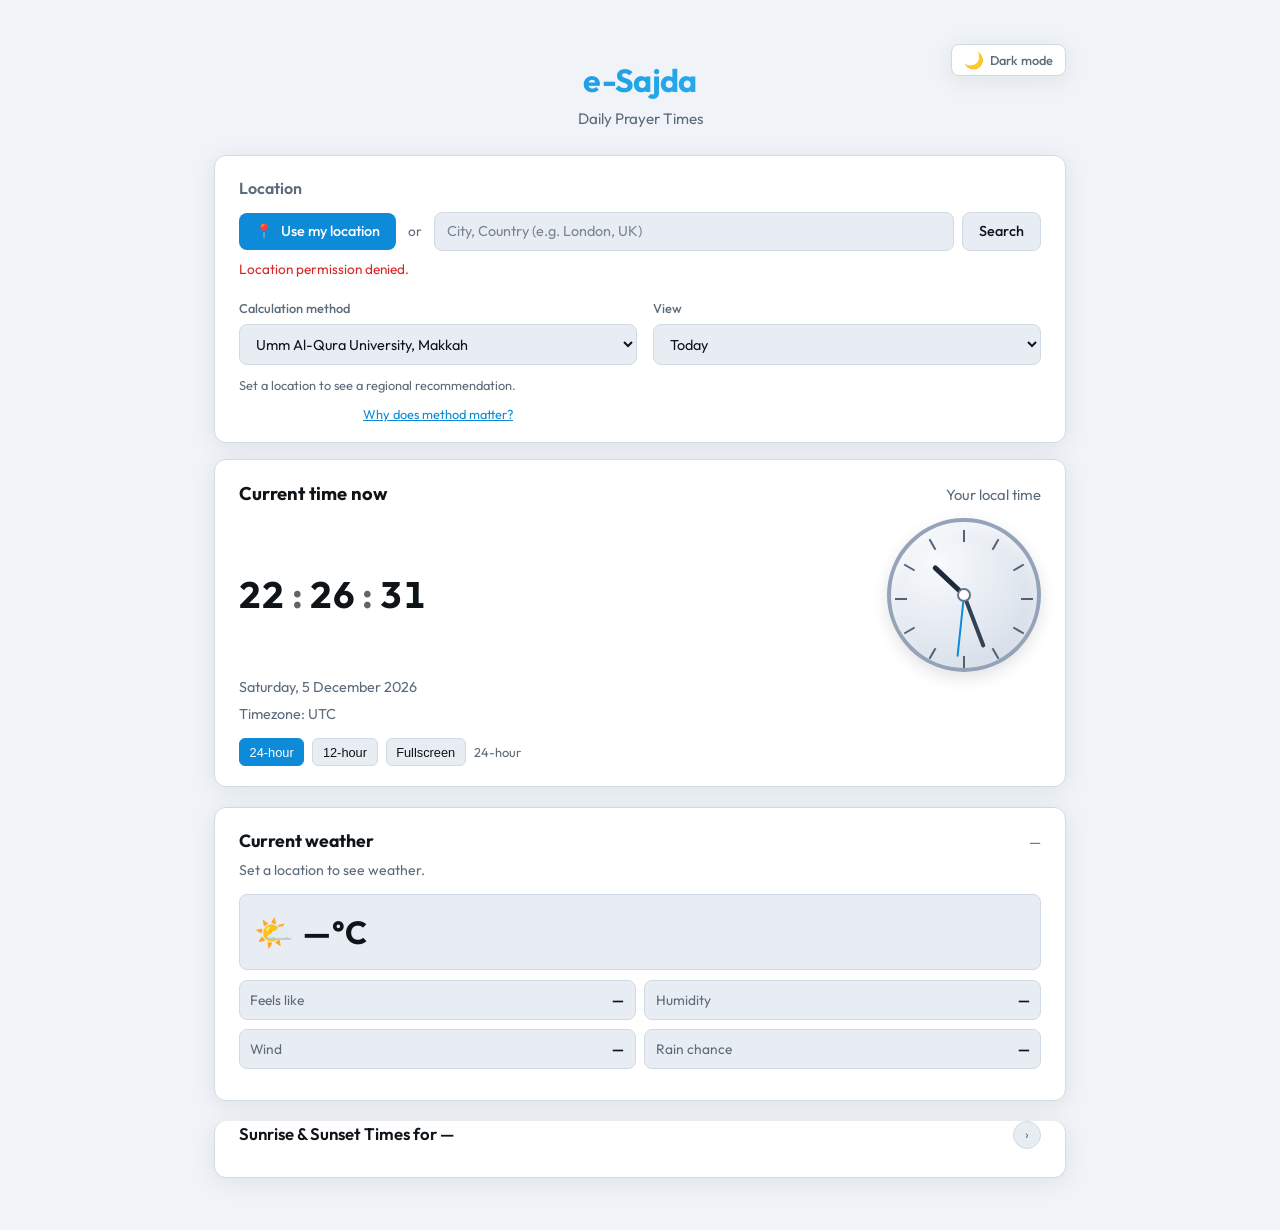
==== commit 382e4107: "UI: light default theme, sun times row, square prayer tiles, layout polish - Light mode default with" ====
--- a/index.html
+++ b/index.html
@@ -3,9 +3,18 @@
 <head>
     <meta charset="UTF-8">
     <meta name="viewport" content="width=device-width, initial-scale=1.0">
+    <script>
+        (function () {
+            try {
+                if (localStorage.getItem('esajda.theme') === 'dark') {
+                    document.documentElement.setAttribute('data-theme', 'dark');
+                }
+            } catch (e) { /* ignore */ }
+        })();
+    </script>
     <title>e-Sajda | Prayer Times</title>
     <link rel="icon" href="data:,">
-    <link rel="stylesheet" href="/style.css">
+    <link rel="stylesheet" href="/style.css?v=27">
     <link rel="preconnect" href="https://fonts.googleapis.com">
     <link rel="preconnect" href="https://fonts.gstatic.com" crossorigin>
     <link href="https://fonts.googleapis.com/css2?family=Outfit:wght@300;400;500;600;700&display=swap" rel="stylesheet">
@@ -13,11 +22,92 @@
 <body>
     <div class="app">
         <header class="header">
-            <h1 class="logo">e-Sajda</h1>
-            <p class="tagline">Daily Prayer Times</p>
+            <button type="button" id="theme-toggle" class="theme-toggle" aria-label="Switch to dark mode" aria-pressed="false">
+                <span class="theme-toggle-icon" aria-hidden="true">🌙</span>
+                <span class="theme-toggle-label">Dark mode</span>
+            </button>
+            <div class="header-brand">
+                <h1 class="logo">e-Sajda</h1>
+                <p class="tagline">Daily Prayer Times</p>
+            </div>
         </header>
 
         <main class="main">
+            <section class="controls card">
+                <div class="location-section">
+                    <h2>Location</h2>
+                    <div class="location-actions">
+                        <button type="button" id="btn-use-location" class="btn btn-primary">
+                            <span class="btn-icon">📍</span> Use my location
+                        </button>
+                        <span class="or">or</span>
+                        <div class="city-input-wrap">
+                            <div class="city-input-autocomplete">
+                                <input type="text" id="input-city" placeholder="City, Country (e.g. London, UK)" autocomplete="off" aria-autocomplete="list" aria-expanded="false" aria-controls="suggestions-dropdown" role="combobox">
+                                <div id="suggestions-dropdown" class="suggestions-dropdown hidden" role="listbox" aria-label="Location suggestions"></div>
+                            </div>
+                            <button type="button" id="btn-search-city" class="btn btn-secondary">Search</button>
+                        </div>
+                    </div>
+                    <p id="location-status" class="status" aria-live="polite"></p>
+                </div>
+
+                <div class="options-row">
+                    <div class="form-group method-form-group">
+                        <label for="select-method">Calculation method</label>
+                        <select id="select-method">
+                            <optgroup label="South Asia">
+                                <option value="1">University of Islamic Sciences, Karachi (India / Google)</option>
+                                <option value="20">Kementerian Agama Indonesia</option>
+                            </optgroup>
+                            <optgroup label="Middle East & Gulf">
+                                <option value="4" selected>Umm Al-Qura University, Makkah</option>
+                                <option value="5">Egyptian General Authority</option>
+                                <option value="8">Gulf Region</option>
+                                <option value="9">Kuwait</option>
+                                <option value="10">Qatar</option>
+                                <option value="16">Dubai</option>
+                                <option value="23">Jordan</option>
+                                <option value="13">Turkey</option>
+                            </optgroup>
+                            <optgroup label="North America">
+                                <option value="2">ISNA (Islamic Society of North America)</option>
+                            </optgroup>
+                            <optgroup label="Other regions">
+                                <option value="3">MWL (Muslim World League)</option>
+                                <option value="11">Singapore</option>
+                                <option value="12">France</option>
+                                <option value="15">Moonsighting Committee</option>
+                                <option value="17">JAKIM (Malaysia)</option>
+                            </optgroup>
+                        </select>
+                        <p id="method-recommendation" class="method-recommendation" aria-live="polite"></p>
+                        <button type="button" id="btn-why-method" class="btn-why-method" aria-expanded="false" aria-controls="why-method-content">Why does method matter?</button>
+                        <div id="why-method-content" class="why-method-content hidden" role="region" aria-label="Why method matters">
+                            <p>Different calculation methods use slightly different angles and rules, so prayer times can vary by a few minutes (or more for Isha). Many local mosques follow one method—e.g. Karachi in India, Umm Al-Qura in Saudi Arabia—so choosing the right one helps match what you see at the mosque or on Google.</p>
+                        </div>
+                    </div>
+                    <div class="form-group">
+                        <label for="view-mode">View</label>
+                        <select id="view-mode">
+                            <option value="today">Today</option>
+                            <option value="month">This month</option>
+                        </select>
+                    </div>
+                </div>
+
+                <div id="month-picker" class="month-picker hidden">
+                    <div class="form-group">
+                        <label for="select-month">Month</label>
+                        <select id="select-month"></select>
+                    </div>
+                    <div class="form-group">
+                        <label for="select-year">Year</label>
+                        <select id="select-year"></select>
+                    </div>
+                </div>
+            </section>
+
             <section id="clock-section" class="clock-section card hidden">
                 <div class="clock-head">
                     <h3>Current time now</h3>
@@ -62,101 +152,36 @@
                 </div>
             </section>
 
-            <section id="weather-section" class="weather-section card hidden">
-                <div class="weather-head">
-                    <h3>Current weather</h3>
-                    <p id="weather-location">—</p>
-                </div>
-                <p id="weather-status" class="weather-status">Set a location to see weather.</p>
-                <div class="weather-main">
-                    <div class="weather-primary">
-                        <span id="weather-icon" class="weather-icon">🌤️</span>
-                        <span id="weather-temp" class="weather-temp">—°C</span>
-                    </div>
-                    <div class="weather-meta-grid">
-                        <p><span>Feels like</span><strong id="weather-feels">—</strong></p>
-                        <p><span>Humidity</span><strong id="weather-humidity">—</strong></p>
-                        <p><span>Wind</span><strong id="weather-wind">—</strong></p>
-                        <p><span>Rain chance</span><strong id="weather-rain">—</strong></p>
-                    </div>
-                </div>
-                <p id="weather-minmax" class="weather-minmax"></p>
-            </section>
-
-            <section class="controls card">
-                <div class="location-section">
-                    <h2>Location</h2>
-                    <div class="location-actions">
-                        <button type="button" id="btn-use-location" class="btn btn-primary">
-                            <span class="btn-icon">📍</span> Use my location
-                        </button>
-                        <span class="or">or</span>
-                        <div class="city-input-wrap">
-                            <div class="city-input-autocomplete">
-                                <input type="text" id="input-city" placeholder="City, Country (e.g. London, UK)" autocomplete="off" aria-autocomplete="list" aria-expanded="false" aria-controls="suggestions-dropdown" role="combobox">
-                                <div id="suggestions-dropdown" class="suggestions-dropdown hidden" role="listbox" aria-label="Location suggestions"></div>
-                            </div>
-                            <button type="button" id="btn-search-city" class="btn btn-secondary">Search</button>
-                        </div>
-                    </div>
-                    <p id="location-status" class="status" aria-live="polite"></p>
-                </div>
-
-                <div class="options-row">
-                    <div class="form-group method-form-group">
-                        <label for="select-method">Calculation method</label>
-                        <select id="select-method">
-                            <optgroup label="South Asia">
-                                <option value="1">University of Islamic Sciences, Karachi (India / Google)</option>
-                                <option value="20">Kementerian Agama Indonesia</option>
-                            </optgroup>
-                            <optgroup label="Middle East & Gulf">
-                                <option value="4" selected>Umm Al-Qura University, Makkah</option>
-                                <option value="5">Egyptian General Authority</option>
-                                <option value="8">Gulf Region</option>
-                                <option value="9">Kuwait</option>
-                                <option value="10">Qatar</option>
-                                <option value="16">Dubai</option>
-                                <option value="23">Jordan</option>
-                                <option value="13">Turkey</option>
-                            </optgroup>
-                            <optgroup label="North America">
-                                <option value="2">ISNA (Islamic Society of North America)</option>
-                            </optgroup>
-                            <optgroup label="Other regions">
-                                <option value="3">MWL (Muslim World League)</option>
-                                <option value="11">Singapore</option>
-                                <option value="12">France</option>
-                                <option value="15">Moonsighting Committee</option>
-                                <option value="17">JAKIM (Malaysia)</option>
-                            </optgroup>
-                        </select>
-                        <p id="method-recommendation" class="method-recommendation" aria-live="polite"></p>
-                        <button type="button" id="btn-why-method" class="btn-why-method" aria-expanded="false" aria-controls="why-method-content">Why does method matter?</button>
-                        <div id="why-method-content" class="why-method-content hidden" role="region" aria-label="Why method matters">
-                            <p>Different calculation methods use slightly different angles and rules, so prayer times can vary by a few minutes (or more for Isha). Many local mosques follow one method—e.g. Karachi in India, Umm Al-Qura in Saudi Arabia—so choosing the right one helps match what you see at the mosque or on Google.</p>
-                        </div>
-                    </div>
-                    <div class="form-group">
-                        <label for="view-mode">View</label>
-                        <select id="view-mode">
-                            <option value="today">Today</option>
-                            <option value="month">This month</option>
-                        </select>
-                    </div>
-                </div>
-
-                <div id="month-picker" class="month-picker hidden">
-                    <div class="form-group">
-                        <label for="select-month">Month</label>
-                        <select id="select-month"></select>
-                    </div>
-                    <div class="form-group">
-                        <label for="select-year">Year</label>
-                        <select id="select-year"></select>
-                    </div>
-                </div>
-            </section>
+            <div id="weather-sunstrip" class="weather-sunstrip hidden">
+                <section id="weather-section" class="weather-section card hidden">
+                    <div class="weather-head">
+                        <h3>Current weather</h3>
+                        <p id="weather-location">—</p>
+                    </div>
+                    <p id="weather-status" class="weather-status">Set a location to see weather.</p>
+                    <div class="weather-main">
+                        <div class="weather-primary">
+                            <span id="weather-icon" class="weather-icon">🌤️</span>
+                            <span id="weather-temp" class="weather-temp">—°C</span>
+                        </div>
+                        <div class="weather-meta-grid">
+                            <p><span>Feels like</span><strong id="weather-feels">—</strong></p>
+                            <p><span>Humidity</span><strong id="weather-humidity">—</strong></p>
+                            <p><span>Wind</span><strong id="weather-wind">—</strong></p>
+                            <p><span>Rain chance</span><strong id="weather-rain">—</strong></p>
+                        </div>
+                    </div>
+                    <p id="weather-minmax" class="weather-minmax"></p>
+                </section>
+
+                <section id="sun-times-section" class="sun-times-section sun-times-strip-card card hidden" aria-labelledby="sun-times-heading">
+                    <div class="sun-times-head">
+                        <h2 id="sun-times-heading" class="sun-times-title">Sunrise &amp; Sunset Times for <span id="sun-times-place">—</span></h2>
+                        <span class="sun-times-chevron" aria-hidden="true">›</span>
+                    </div>
+                    <ul class="sun-times-list" id="sun-times-list" aria-label="Sunrise and sunset times"></ul>
+                </section>
+            </div>
 
             <section id="results-section" class="results-section hidden">
                 <div class="results-header card">
@@ -176,6 +201,7 @@
                         <span id="next-prayer-countdown" class="next-prayer-countdown"></span>
                     </div>
                     <ul class="prayer-list" id="prayer-list" aria-label="Daily prayer times"></ul>
+
                     <div class="compare-actions">
                         <button type="button" id="btn-compare-karachi" class="btn btn-secondary btn-compare">Compare with Karachi method</button>
                     </div>
@@ -263,6 +289,6 @@
         </main>
 
     </div>
-    <script src="/js/app.js?v=21" type="module"></script>
+    <script src="/js/app.js?v=24" type="module"></script>
 </body>
 </html>
--- a/style.css
+++ b/style.css
@@ -3,6 +3,8 @@
 @import url("./css/results.css");
 @import url("./css/clock.css");
 @import url("./css/weather.css");
+@import url("./css/sun-times.css");
+@import url("./css/weather-sunstrip.css");
 @import url("./css/prayer-pages.css");
 @import url("./css/feedback-footer.css");
 @import url("./css/responsive.css");
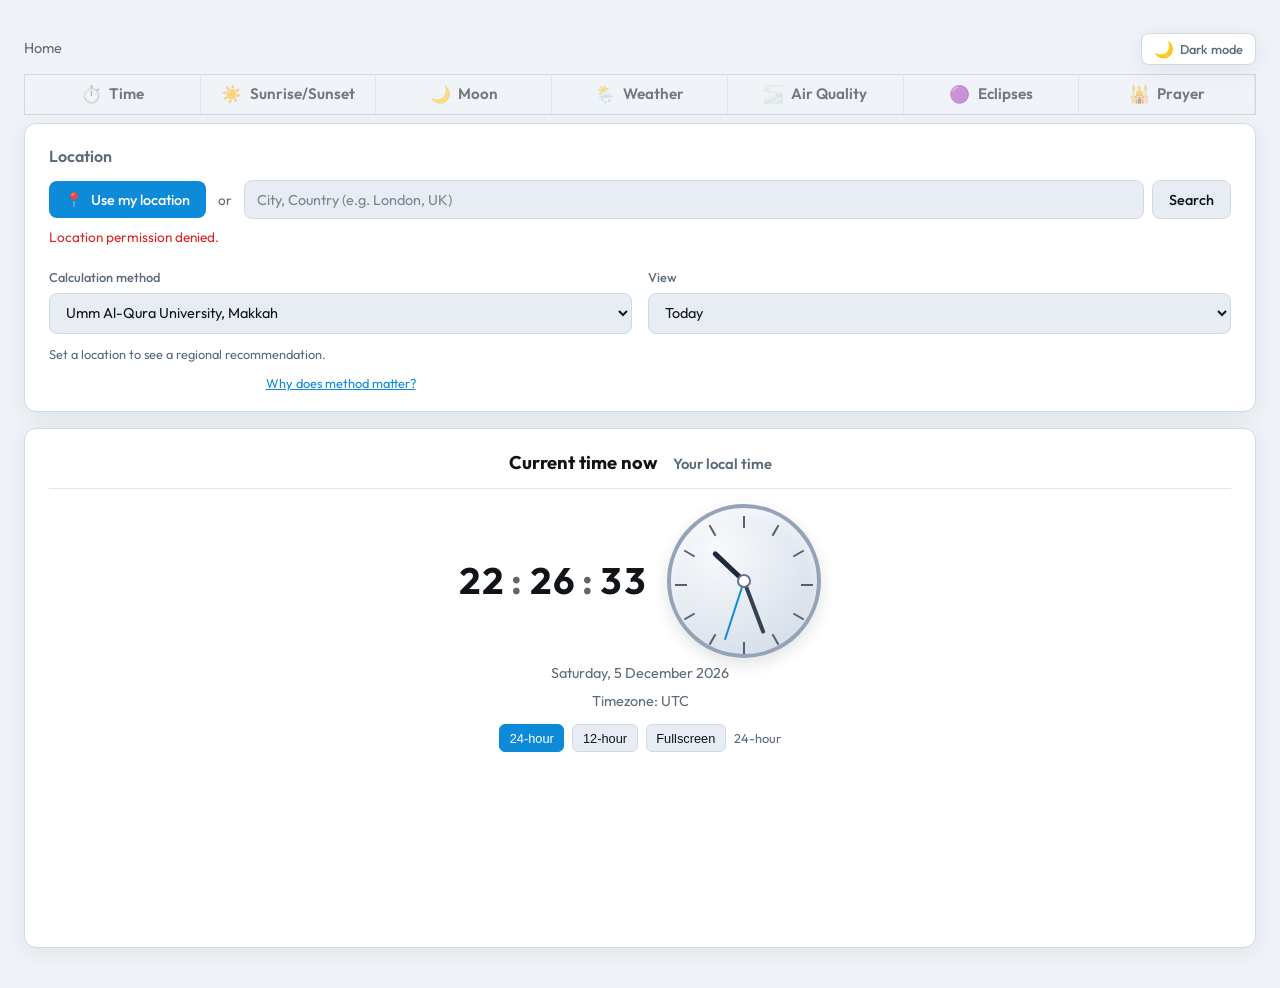
==== commit e0161217: "Add popular-location data for cities, time tools, and routing - Serve popular cities from popular-lo" ====
--- a/index.html
+++ b/index.html
@@ -14,26 +14,34 @@
     </script>
     <title>e-Sajda | Prayer Times</title>
     <link rel="icon" href="data:,">
-    <link rel="stylesheet" href="/style.css?v=27">
+    <link rel="preload" as="style" href="/style.css?v=39">
+    <link rel="stylesheet" href="/style.css?v=39">
     <link rel="preconnect" href="https://fonts.googleapis.com">
     <link rel="preconnect" href="https://fonts.gstatic.com" crossorigin>
-    <link href="https://fonts.googleapis.com/css2?family=Outfit:wght@300;400;500;600;700&display=swap" rel="stylesheet">
+    <link rel="preconnect" href="https://esm.sh" crossorigin>
+    <link rel="preload" as="style" href="https://fonts.googleapis.com/css2?family=Outfit:wght@300;400;500;600;700&display=swap">
+    <link rel="stylesheet" href="https://fonts.googleapis.com/css2?family=Outfit:wght@300;400;500;600;700&display=swap" media="print" onload="this.media='all'">
+    <noscript><link rel="stylesheet" href="https://fonts.googleapis.com/css2?family=Outfit:wght@300;400;500;600;700&display=swap"></noscript>
 </head>
 <body>
     <div class="app">
-        <header class="header">
-            <button type="button" id="theme-toggle" class="theme-toggle" aria-label="Switch to dark mode" aria-pressed="false">
-                <span class="theme-toggle-icon" aria-hidden="true">🌙</span>
-                <span class="theme-toggle-label">Dark mode</span>
-            </button>
-            <div class="header-brand">
-                <h1 class="logo">e-Sajda</h1>
-                <p class="tagline">Daily Prayer Times</p>
+        <header class="site-header" role="banner">
+            <div class="site-header-breadcrumbs">
+                <div class="site-header-breadcrumbs-inner">
+                    <nav id="site-breadcrumbs" class="site-breadcrumbs" aria-label="Breadcrumb"></nav>
+                    <div class="site-header-right">
+                        <button type="button" id="theme-toggle" class="theme-toggle" aria-label="Switch to dark mode" aria-pressed="false">
+                            <span class="theme-toggle-icon" aria-hidden="true">🌙</span>
+                            <span class="theme-toggle-label">Dark mode</span>
+                        </button>
+                    </div>
+                </div>
             </div>
+            <nav id="site-tabs" class="site-tabs" aria-label="Sections"></nav>
         </header>
 
         <main class="main">
-            <section class="controls card">
+            <section class="controls card" id="location-panel">
                 <div class="location-section">
                     <h2>Location</h2>
                     <div class="location-actions">
@@ -155,20 +163,54 @@
             <div id="weather-sunstrip" class="weather-sunstrip hidden">
                 <section id="weather-section" class="weather-section card hidden">
                     <div class="weather-head">
-                        <h3>Current weather</h3>
-                        <p id="weather-location">—</p>
+                        <h3 class="weather-title">Current weather in <span id="weather-location">—</span></h3>
                     </div>
                     <p id="weather-status" class="weather-status">Set a location to see weather.</p>
-                    <div class="weather-main">
-                        <div class="weather-primary">
-                            <span id="weather-icon" class="weather-icon">🌤️</span>
-                            <span id="weather-temp" class="weather-temp">—°C</span>
-                        </div>
-                        <div class="weather-meta-grid">
-                            <p><span>Feels like</span><strong id="weather-feels">—</strong></p>
-                            <p><span>Humidity</span><strong id="weather-humidity">—</strong></p>
-                            <p><span>Wind</span><strong id="weather-wind">—</strong></p>
-                            <p><span>Rain chance</span><strong id="weather-rain">—</strong></p>
+                    <div class="weather-hero">
+                        <span id="weather-icon" class="weather-hero-icon" aria-hidden="true">🌤️</span>
+                        <div class="weather-hero-body">
+                            <div id="weather-temp" class="weather-hero-temp">—°C</div>
+                            <p id="weather-subline" class="weather-subline">—</p>
+                        </div>
+                    </div>
+                    <div class="weather-detail-grid" aria-label="Weather details">
+                        <div class="weather-detail-cell">
+                            <span class="weather-detail-ico" aria-hidden="true">💨</span>
+                            <span id="weather-wind-line" class="weather-detail-text weather-detail-val">—</span>
+                        </div>
+                        <div class="weather-detail-cell">
+                            <span class="weather-detail-ico" aria-hidden="true">💧</span>
+                            <span id="weather-humidity-line" class="weather-detail-text weather-detail-val">—</span>
+                        </div>
+                        <div class="weather-detail-cell">
+                            <span class="weather-detail-ico" aria-hidden="true">🧭</span>
+                            <span id="weather-pressure-line" class="weather-detail-text weather-detail-val">—</span>
+                        </div>
+                        <div class="weather-detail-cell">
+                            <span class="weather-detail-ico" aria-hidden="true">👁️</span>
+                            <span id="weather-visibility-line" class="weather-detail-text weather-detail-val">—</span>
+                        </div>
+                        <div class="weather-detail-cell">
+                            <span class="weather-detail-ico" aria-hidden="true">☀️</span>
+                            <span id="weather-uv-line" class="weather-detail-text weather-detail-val">—</span>
+                        </div>
+                        <div class="weather-detail-cell">
+                            <span class="weather-detail-ico" aria-hidden="true">🌡️</span>
+                            <span id="weather-dew-line" class="weather-detail-text weather-detail-val">—</span>
+                        </div>
+                        <div class="weather-detail-cell">
+                            <span class="weather-detail-ico" aria-hidden="true">🌅</span>
+                            <div class="weather-detail-text weather-detail-val">
+                                <a id="weather-sunrise-link" class="weather-sun-link" href="#">Sunrise</a>
+                                <span> : </span><span id="weather-sunrise-time">—</span>
+                            </div>
+                        </div>
+                        <div class="weather-detail-cell">
+                            <span class="weather-detail-ico" aria-hidden="true">🌇</span>
+                            <div class="weather-detail-text weather-detail-val">
+                                <a id="weather-sunset-link" class="weather-sun-link" href="#">Sunset</a>
+                                <span> : </span><span id="weather-sunset-time">—</span>
+                            </div>
                         </div>
                     </div>
                     <p id="weather-minmax" class="weather-minmax"></p>
@@ -177,7 +219,6 @@
                 <section id="sun-times-section" class="sun-times-section sun-times-strip-card card hidden" aria-labelledby="sun-times-heading">
                     <div class="sun-times-head">
                         <h2 id="sun-times-heading" class="sun-times-title">Sunrise &amp; Sunset Times for <span id="sun-times-place">—</span></h2>
-                        <span class="sun-times-chevron" aria-hidden="true">›</span>
                     </div>
                     <ul class="sun-times-list" id="sun-times-list" aria-label="Sunrise and sunset times"></ul>
                 </section>
@@ -204,6 +245,47 @@
 
                     <div class="compare-actions">
                         <button type="button" id="btn-compare-karachi" class="btn btn-secondary btn-compare">Compare with Karachi method</button>
+                    </div>
+
+                    <div id="yearly-sun-chart-section" class="yearly-sun-chart-section card hidden">
+                        <h3 class="yearly-sun-chart-title">Sun through the year</h3>
+                        <p class="yearly-sun-chart-caption">One point per calendar day (365 or 366 in a leap year). Hover a day for sunrise/sunset and twilight times (SunCalc + Chart.js).</p>
+                        <div class="sun-graph-container">
+                            <div id="sunGraphLoader" class="sun-graph-loader hidden" role="status" aria-live="polite">
+                                <div class="spinner" aria-hidden="true"></div>
+                                <p>Loading sun data…</p>
+                            </div>
+                            <canvas id="yearlySunChart" aria-label="Yearly sunrise and sunset chart"></canvas>
+                        </div>
+                    </div>
+
+                    <div id="daily-sun-bar-section" class="daily-sun-bar-section card hidden" aria-label="Today's Sun Phases">
+                        <h3 class="daily-sun-bar-heading" id="dailySunBarHeading">Today's Sun Phases</h3>
+                        <div class="daily-sun-bar-container">
+                            <div class="daily-sun-bar-date" id="dailySunBarDateDisplay">—</div>
+                            <div class="sun-bar-segments-wrapper">
+                                <div class="daily-sun-bar" id="dailySunBar" aria-hidden="true"></div>
+                                <div class="solar-noon-marker hidden" id="solarNoonMarker" aria-hidden="true"></div>
+                            </div>
+                        </div>
+                        <div class="daily-sun-bar-legend" id="dailySunBarLegend" aria-label="Sun phase legend"></div>
+                    </div>
+
+                    <div id="daily-sun-progression-section" class="daily-sun-progression-section card hidden" aria-label="Sun path today">
+                        <h3 class="daily-sun-progression-heading">
+                            Sun's Path on <span id="dailyProgressionChartDate">—</span> in <span id="dailyProgressionChartCity">—</span>
+                        </h3>
+                        <div class="daily-sun-progression-container">
+                            <div class="daily-chart-wrapper">
+                                <canvas id="dailySunAltitudeChart" aria-label="Sun altitude chart"></canvas>
+                            </div>
+                            <div id="dailySunInfoPanel" class="daily-sun-info-panel">
+                                <div id="panelTime" class="panel-time">—</div>
+                                <div><strong>Altitude:</strong> <span id="panelAltitude">—</span></div>
+                                <div><strong>Heading:</strong> <span id="panelHeading">—</span></div>
+                                <div><strong>Position:</strong> <span id="panelPosition">—</span></div>
+                            </div>
+                        </div>
                     </div>
                 </div>
 
@@ -289,6 +371,7 @@
         </main>
 
     </div>
-    <script src="/js/app.js?v=24" type="module"></script>
+    <script src="/js/site-header-nav.js?v=3" type="module"></script>
+    <script src="/js/app.js?v=25" type="module"></script>
 </body>
 </html>
--- a/style.css
+++ b/style.css
@@ -1,10 +1,12 @@
 @import url("./css/tokens-base.css");
+@import url("./css/site-header.css");
 @import url("./css/controls.css");
 @import url("./css/results.css");
 @import url("./css/clock.css");
 @import url("./css/weather.css");
 @import url("./css/sun-times.css");
 @import url("./css/weather-sunstrip.css");
+@import url("./sun-chart/sun-chart.css");
 @import url("./css/prayer-pages.css");
 @import url("./css/feedback-footer.css");
 @import url("./css/responsive.css");
--- a/style.css
+++ b/style.css
@@ -1,10 +1,12 @@
 @import url("./css/tokens-base.css");
+@import url("./css/site-header.css");
 @import url("./css/controls.css");
 @import url("./css/results.css");
 @import url("./css/clock.css");
 @import url("./css/weather.css");
 @import url("./css/sun-times.css");
 @import url("./css/weather-sunstrip.css");
+@import url("./sun-chart/sun-chart.css");
 @import url("./css/prayer-pages.css");
 @import url("./css/feedback-footer.css");
 @import url("./css/responsive.css");
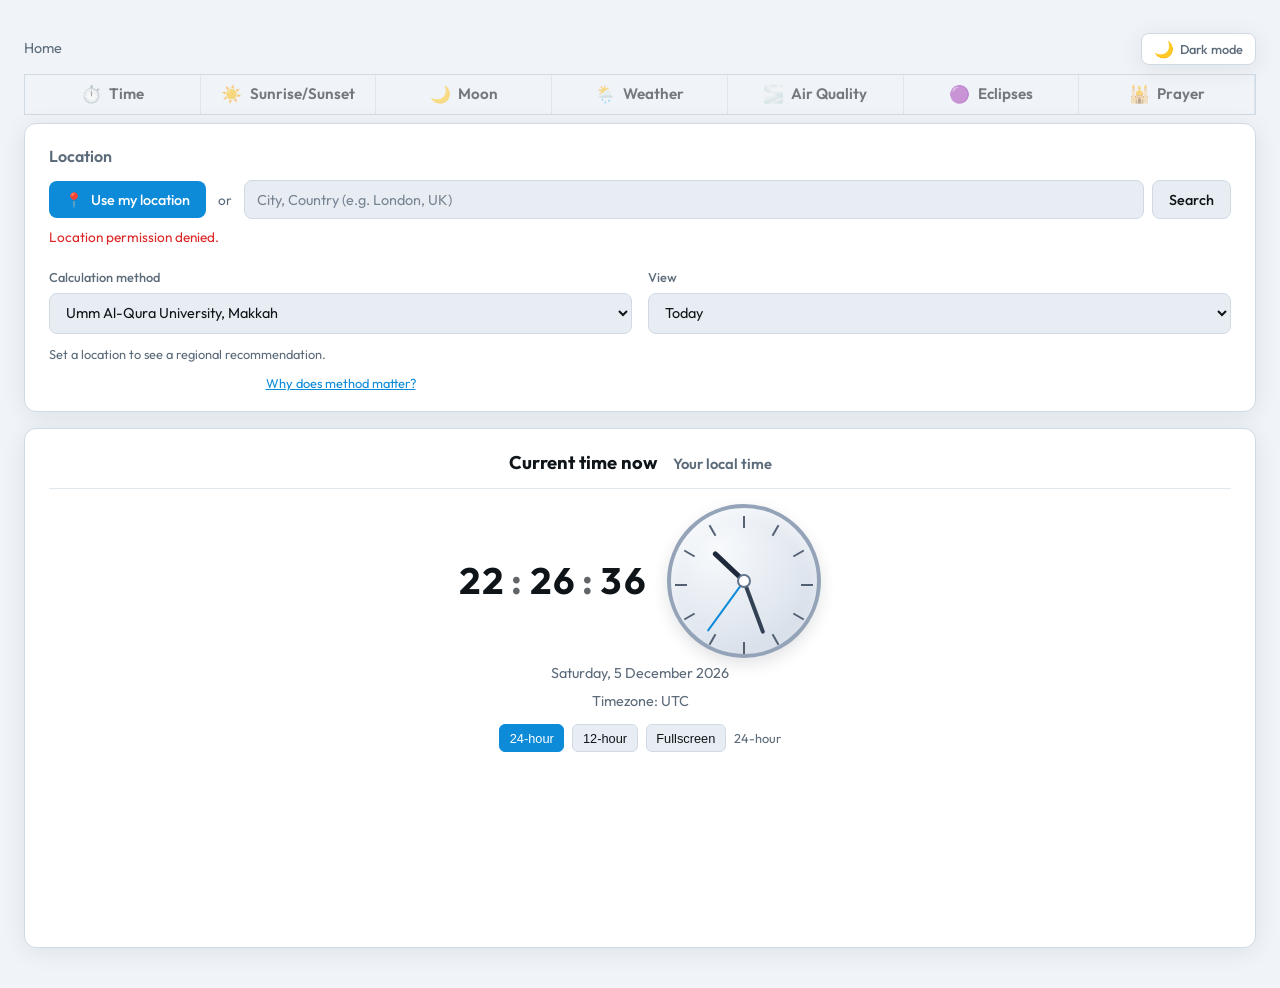
==== commit fd1196a0: "Refine multi-page layouts and refresh mobile location diagnostics. This updates shared page styling " ====
--- a/index.html
+++ b/index.html
@@ -14,8 +14,8 @@
     </script>
     <title>e-Sajda | Prayer Times</title>
     <link rel="icon" href="data:,">
-    <link rel="preload" as="style" href="/style.css?v=39">
-    <link rel="stylesheet" href="/style.css?v=39">
+    <link rel="preload" as="style" href="/style.css?v=50">
+    <link rel="stylesheet" href="/style.css?v=50">
     <link rel="preconnect" href="https://fonts.googleapis.com">
     <link rel="preconnect" href="https://fonts.gstatic.com" crossorigin>
     <link rel="preconnect" href="https://esm.sh" crossorigin>
@@ -371,7 +371,7 @@
         </main>
 
     </div>
-    <script src="/js/site-header-nav.js?v=3" type="module"></script>
-    <script src="/js/app.js?v=25" type="module"></script>
+    <script src="/js/site-header-nav.js?v=4" type="module"></script>
+    <script src="/js/app.js?v=30" type="module"></script>
 </body>
 </html>
